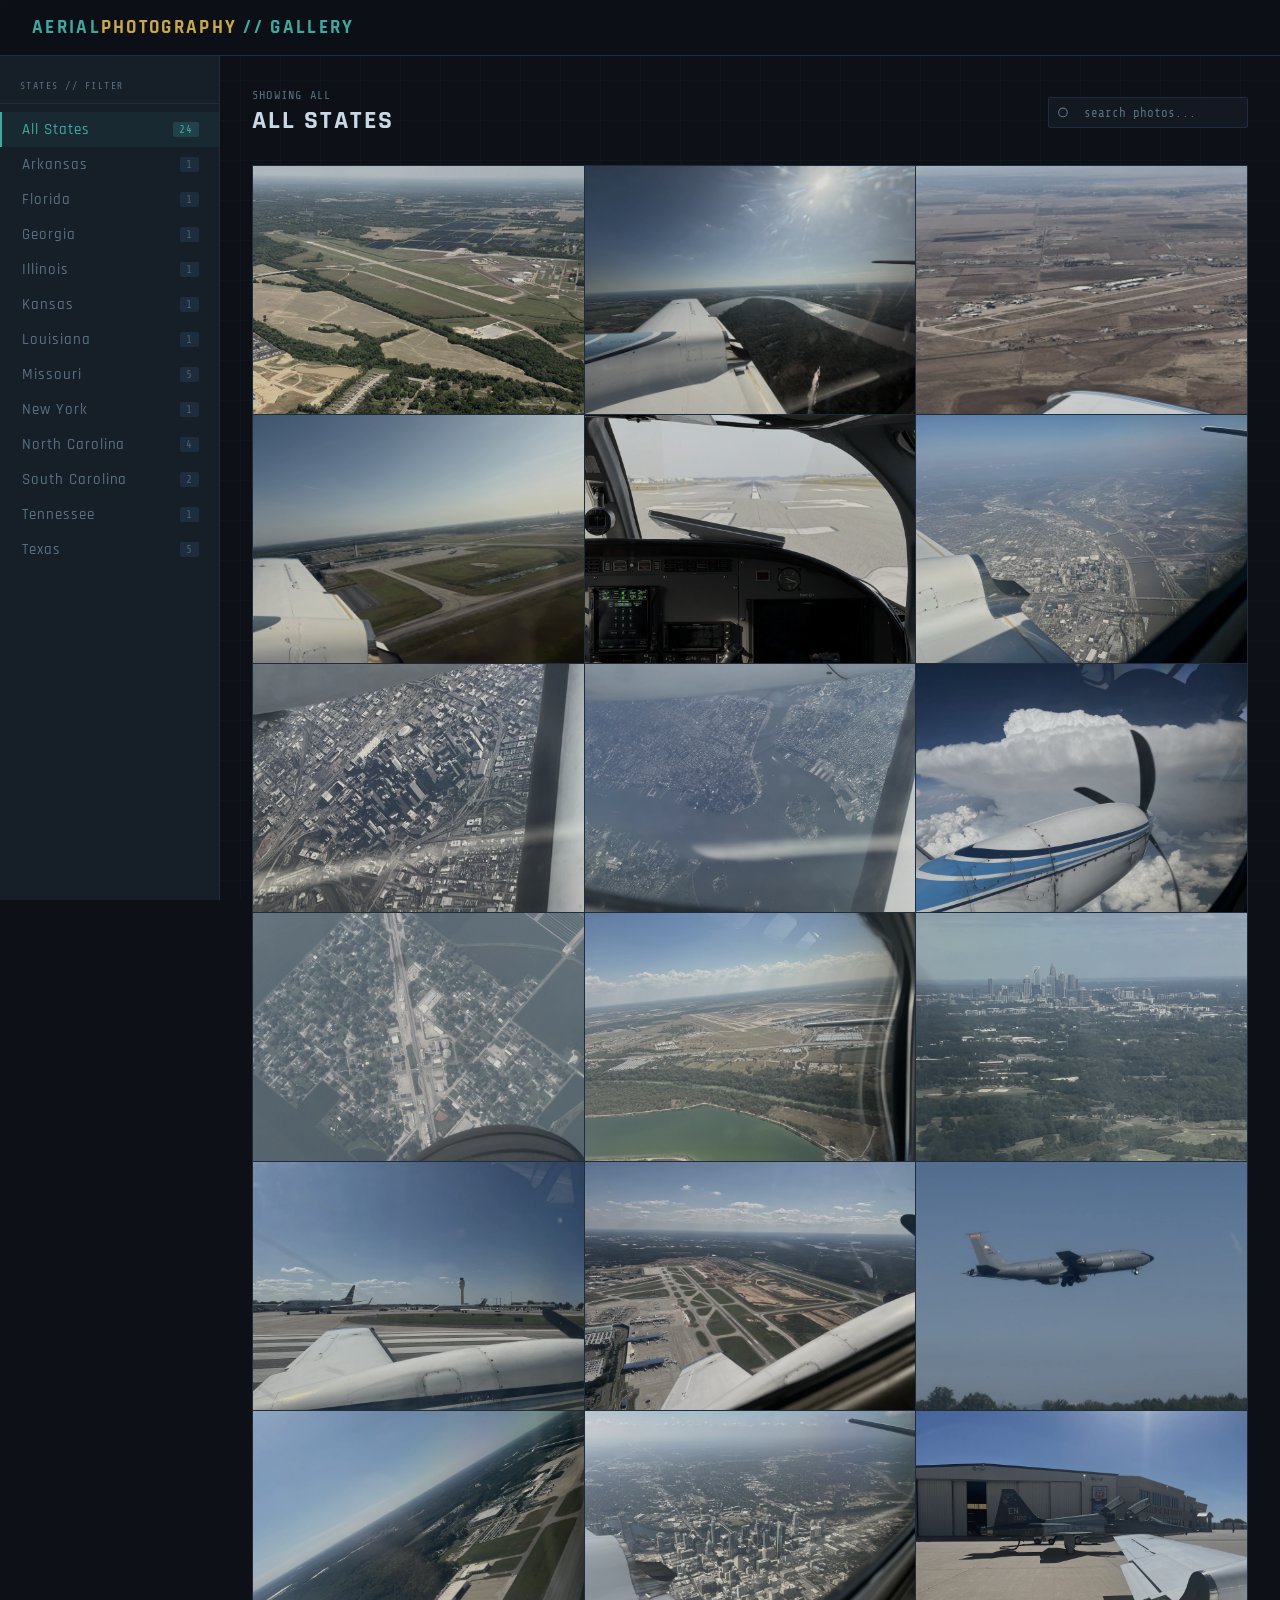
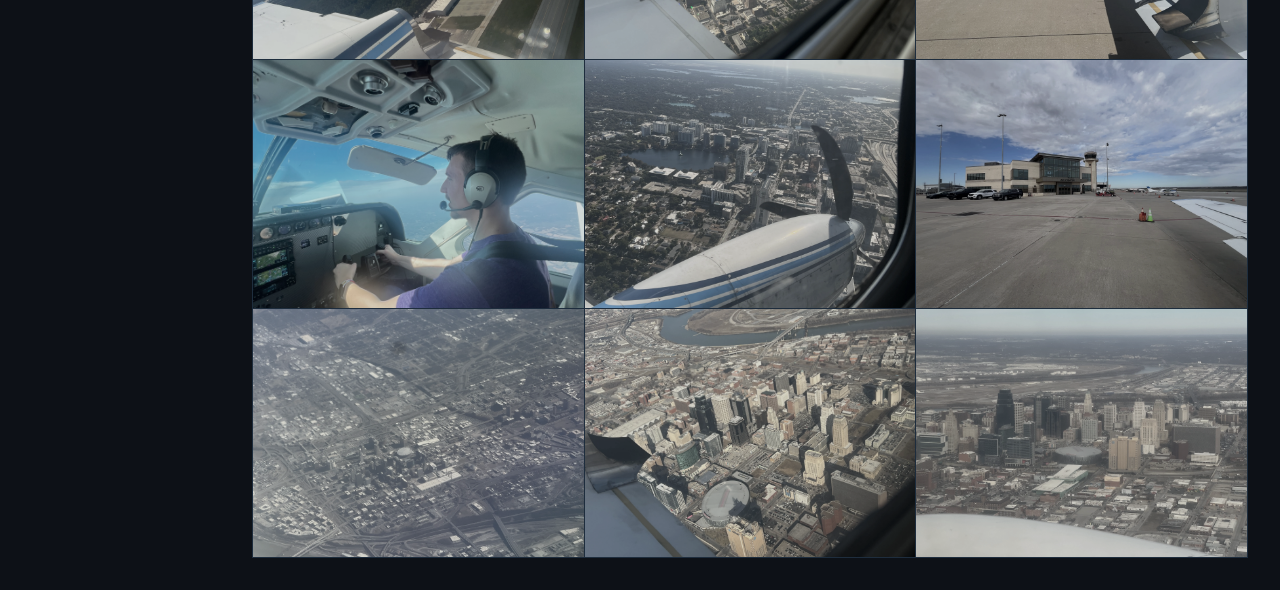
==== gallery.html @ fc7bd201 "Add gallery page" ====
<!DOCTYPE html>
<html lang="en">
    <head>
        <meta charset="UTF-8" />
        <meta name="viewport" content="width=device-width, initial-scale=1.0" />
        <title>Aerial Photography Gallery</title>
        <link rel="preconnect" href="https://fonts.googleapis.com">
        <link href="https://fonts.googleapis.com/css2?family=Rajdhani:wght@400;500;600;700&family=Share+Tech+Mono&family=Barlow:wght@300;400;500&display=swap" rel="stylesheet">
        <link rel="stylesheet" type="text/css" href="stylesheets/gallery.css">
    </head>
    <body>
        <header>
            <div class="logo">Aerial<span>Photography</span> // Gallery</div>
        </header>
        <div class="app">
            <aside>
                <div class="sidebar-label">States // Filter</div>
                <button class="state-btn active" data-state="all">All States<span class="count" id="count-all">0</span></button>
                <!-- dynamically populated -->
                <div id="state-list"></div>
            </aside>

            <main>
                <div class="toolbar">
                    <div class="current-state">
                        <small id="label-above">Showing all</small>
                        <span id="current-label">All states</span>
                    </div>
                    <div class="search-wrap">
                        <svg width="13" height="13" fill="none" stroke="currentColor" stroke-width="2" viewBox="0 0 24 24">
                            <circle cx="11" cy="11" r="8"/><path d="M21 211-4.35-4.35"/>
                        </svg>
                        <input type="text" id="search-input" placeholder="search photos...">
                    </div>
                </div>

                <div class="gallery" id="gallery"></div>
            </main>
        </div>

        <!-- Lightbox -->
        <div class="lightbox" id="lightbox">
            <div class="lb-inner">
                <button class="lb-close" id="lb-close">[ ESC ] CLOSE</button>
                <img id="lb-img" src="" alt="">
                <div class="lb-caption">
                    <div class="lb-title" id="lb-title"></div>
                    <div class="lb-state" id="lb-state"></div>
                </div>
            </div>
        </div>

        <script src="scripts/photos.js" type="text/javascript"></script>
    </body>
</html>
---- stylesheets/gallery.css ----
:root {
    --bg: #0d1117;
    --surface: #131920;
    --panel: #161e28;
    --border: #1e2d3d;
    --accent: #3fa9a0;
    --accent2: #c8a84b;
    --muted: #4a6070;
    --text: #c8d8e4;
    --text-dim: #5a7080;
    --danger: #c84b4b;
}

*, *::before, *::after {
    box-sizing: border-box;
    margin: 0;
    padding: 0;
}

body {
    font-family: 'Barlow', sans-serif;
    background: var(--bg);
    color: var(--text);
    min-height: 100vh;
    overflow-x: hidden;
}

/* Topo grid background */
body::before {
    content: '';
    position: fixed;
    inset: 0;
    background-image:
        linear-gradient(rgba(63,169,160,0.03) 1px, transparent 1px),
        linear-gradient(90deg, rgba(63,169,160,0.03) 1px, transparent 1px);
    background-size: 40px 40px;
    pointer-events: none;
    z-index: 0;
}

/* -- HEADER -- */
header {
    position: sticky;
    top: 0;
    z-index: 100;
    background: rgba(13,17,23,0.92);
    backdrop-filter: blur(10px);
    border-bottom: 1px solid var(--border);
    padding: 0 2rem;
    height: 56px;
    display: flex;
    align-items: center;
    justify-content: space-between;
}

.logo {
    font-family: 'Rajdhani', sans-serif;
    font-weight: 700;
    font-size: 1.2rem;
    letter-spacing: 0.12em;
    text-transform: uppercase;
    color: var(--accent);
}

.logo span {
    color: var(--accent2);
}

.header-meta {
    font-family: 'Share Tech Mono', monospace;
    font-size: 0.7em;
    color: var(--text-dim);
    letter-spacing: 0.08em;
}

/* -- LAYOUT -- */
.app {
    display: grid;
    grid-template-columns: 220px 1fr;
    min-height: calc(100vh - 56px);
    position: relative;
    z-index: 1;
}

/* SIDEBAR */
aside {
    background: var(--panel);
    border-right: 1px solid var(--border);
    padding: 1.5rem 0;
    position: sticky;
    top: 56px;
    height: calc(100vh - 56px);
    overflow-y: auto;
    scrollbar-width: thin;
    scrollbar-color: var(--border) transparent;
}

.sidebar-label {
    font-family: 'Share Tech Mono', monospace;
    font-size: 0.62rem;
    letter-spacing: 0.15em;
    color: var(--text-dim);
    text-transform: uppercase;
    padding: 0 1.25rem 0.75rem;
    border-bottom: 1px solid var(--border);
    margin-bottom: 0.5rem;
}

.state-btn {
    display: flex;
    align-items: center;
    justify-content: space-between;
    width: 100%;
    background: none;
    border: none;
    padding: 0.5rem 1.25rem;
    cursor: pointer;
    color: var(--text-dim);
    font-family: 'Rajdhani', sans-serif;
    font-size: 0.95rem;
    font-weight: 500;
    letter-spacing: 0.06rem;
    text-align: left;
    transition: background 0.15s, color 0.15s;
    border-left: 2px solid transparent;
}

.state-btn:hover {
    background: rgba(63,169,160,0.06);
    color: var(--text);
}

.state-btn.active {
    color: var(--accent);
    border-left-color: var(--accent);
    background: rgba(63,169,160,0.08);
}

.state-btn .count {
    font-family: 'Share Tech Mono', monospace;
    font-size: 0.7rem;
    background: var(--border);
    color: var(--muted);
    padding: 1px 6px;
    border-radius: 2px;
}

.state-btn.active .count {
    background: rgba(63,169,160,0.2);
    color: var(--accent);
}

/* -- MAIN -- */
main {
    padding: 2rem;
}

.toolbar {
    display: flex;
    align-items: center;
    gap: 1rem;
    margin-bottom: 1.75rem;
    flex-wrap: wrap;
}

.current-state {
    font-family: 'Rajdhani', sans-serif;
    font-size: 1.6rem;
    font-weight: 700;
    letter-spacing: 0.08em;
    text-transform: uppercase;
    color: var(--text);
    flex: 1;
}

.current-state small {
    font-size: 0.75rem;
    font-weight: 400;
    color: var(--text-dim);
    font-family: 'Share Tech Mono', monospace;
    display: block;
    letter-spacing: 0.1em;
    margin-bottom: 2px;
}

.search-wrap {
    position: relative;
}

.search-wrap input {
    background: var(--surface);
    border: 1px solid var(--border);
    color: var(--text);
    font-family: 'Share Tech Mono', monospace;
    font-size: 0.78rem;
    padding: 0.45rem 1rem 0.45rem 2.2rem;
    border-radius: 2px;
    width: 200px;
    outline: none;
    transition: border-color 0.2s;
}

.search-wrap input::placeholder { color: var(--text-dim); }
.search-wrap input:focus { border-color: var(--accent); }
.search-wrap svg {
    position: absolute;
    left: 0.59rem;
    top: 50%;
    transform: translateY(-50%);
    color: var(--text-dim);
    pointer-events: none;
}

/* GALLERY GRID */
.gallery {
    display: grid;
    grid-template-columns: repeat(auto-fill, minmax(260px, 1fr));
    gap: 1px;
    background: var(--border);
    border: 1px solid var(--border);
}

.photo-card {
    background: var(--surface);
    position: relative;
    overflow: hidden;
    cursor: pointer;
    aspect-ratio: 4/3;
}

.photo-card img {
    width: 100%;
    height: 100%;
    object-fit: cover;
    display: block;
    transition: transform 0.4s ease, filter 0.4s ease;
    filter: saturate(0.75) brightness(0.85);
}

.photo-card:hover img {
    transform: scale(1.06);
    filter: saturate(1) brightness(1);
}

.photo-card .overlay {
    position: absolute;
    inset: 0;
    background: linear-gradient(to top, rgba(13,17,23,0.85) 0%, transparent 55%);
    opacity: 0;
    transition: opacity 0.3s;
}

.photo-card:hover .overlay { opacity: 1; }

.photo-card .info {
    position: absolute;
    bottom: 0;
    left: 0;
    right: 0;
    padding: 1rem;
    transform: translateY(8px);
    opacity: 0;
    transition: transform 0.3s, opacity 0.3s;
}

.photo-card:hover .info {
    transform: translateY(0);
    opacity: 1;
}

.photo-card .info .title {
      font-family: 'Rajdhani', sans-serif;
      font-weight: 600;
      font-size: 1rem;
      letter-spacing: 0.05em;
      color: #fff;
      line-height: 1.2;
}

.photo-card .info .meta {
  font-family: 'Share Tech Mono', monospace;
  font-size: 0.65rem;
  color: var(--accent);
  letter-spacing: 0.1em;
  margin-top: 3px;
}

/* corner accent */
.photo-card::after {
  content: '';
  position: absolute;
  top: 0; left: 0;
  width: 0; height: 0;
  border-top: 18px solid var(--accent2);
  border-right: 18px solid transparent;
  opacity: 0;
  transition: opacity 0.2s;
}

.photo-card:hover::after { opacity: 0.7; }

/* ── EMPTY STATE ── */
.empty {
  grid-column: 1/-1;
  padding: 4rem 2rem;
  text-align: center;
  color: var(--text-dim);
  font-family: 'Share Tech Mono', monospace;
  font-size: 0.8rem;
  letter-spacing: 0.1em;
}

/* ── LIGHTBOX ── */
.lightbox {
  display: none;
  position: fixed;
  inset: 0;
  z-index: 500;
  background: rgba(8,12,16,0.96);
  backdrop-filter: blur(6px);
  align-items: center;
  justify-content: center;
  padding: 2rem;
}
.lightbox.open { display: flex; }

.lb-inner {
  position: relative;
  max-width: 900px;
  width: 100%;
  animation: lbIn 0.25s ease;
}
@keyframes lbIn {
  from { opacity: 0; transform: scale(0.96); }
  to   { opacity: 1; transform: scale(1); }
}

.lb-inner img {
  width: 100%;
  max-height: 70vh;
  object-fit: contain;
  display: block;
  border: 1px solid var(--border);
}

.lb-caption {
  background: var(--panel);
  border: 1px solid var(--border);
  border-top: none;
  padding: 1rem 1.25rem;
  display: flex;
  justify-content: space-between;
  align-items: center;
}
.lb-caption .lb-title {
  font-family: 'Rajdhani', sans-serif;
  font-size: 1.1rem;
  font-weight: 600;
  letter-spacing: 0.06em;
}
.lb-caption .lb-state {
  font-family: 'Share Tech Mono', monospace;
  font-size: 0.72rem;
  color: var(--accent);
  letter-spacing: 0.1em;
}

.lb-close {
  position: absolute;
  top: -2.5rem;
  right: 0;
  background: none;
  border: 1px solid var(--border);
  color: var(--text-dim);
  font-family: 'Share Tech Mono', monospace;
  font-size: 0.72rem;
  letter-spacing: 0.1em;
  padding: 0.3rem 0.8rem;
  cursor: pointer;
  transition: color 0.2s, border-color 0.2s;
}
.lb-close:hover { color: var(--danger); border-color: var(--danger); }

/* scrollbar */
::-webkit-scrollbar { width: 4px; }
::-webkit-scrollbar-track { background: transparent; }
::-webkit-scrollbar-thumb { background: var(--border); border-radius: 2px; }
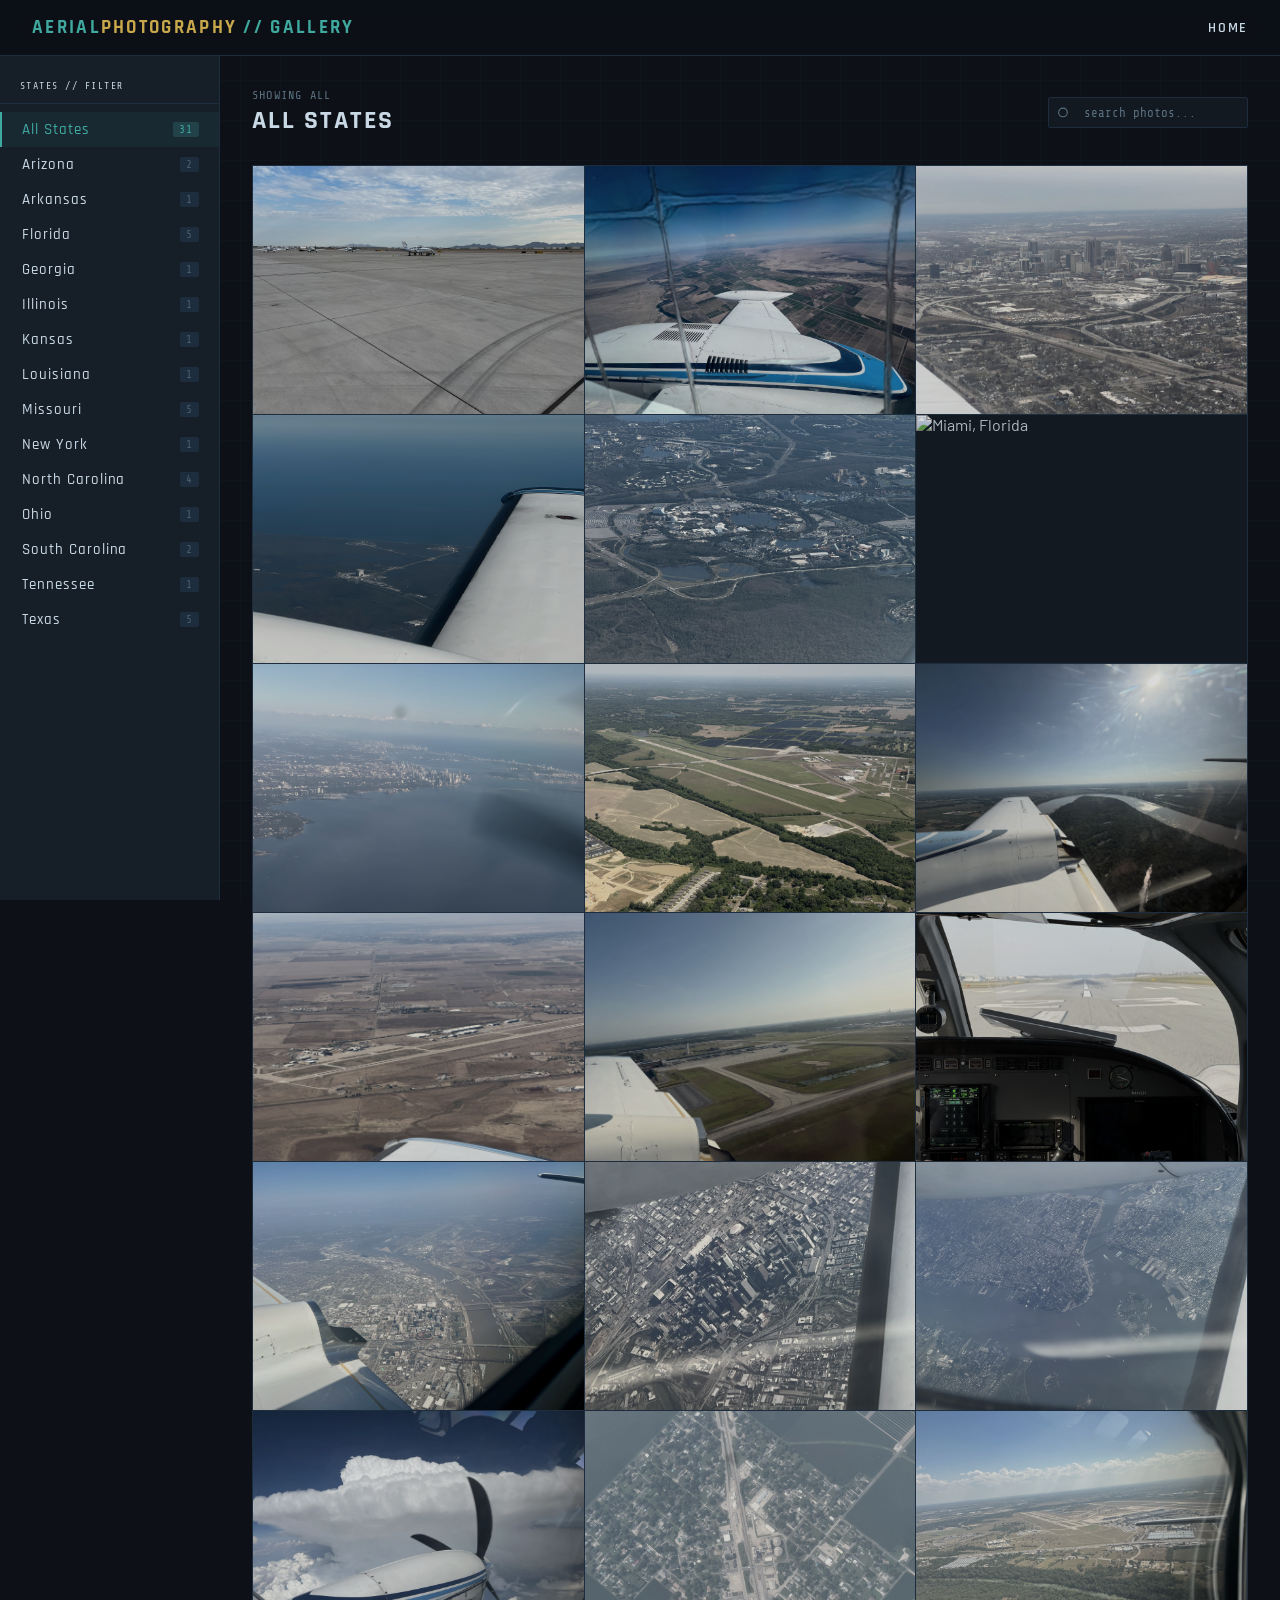
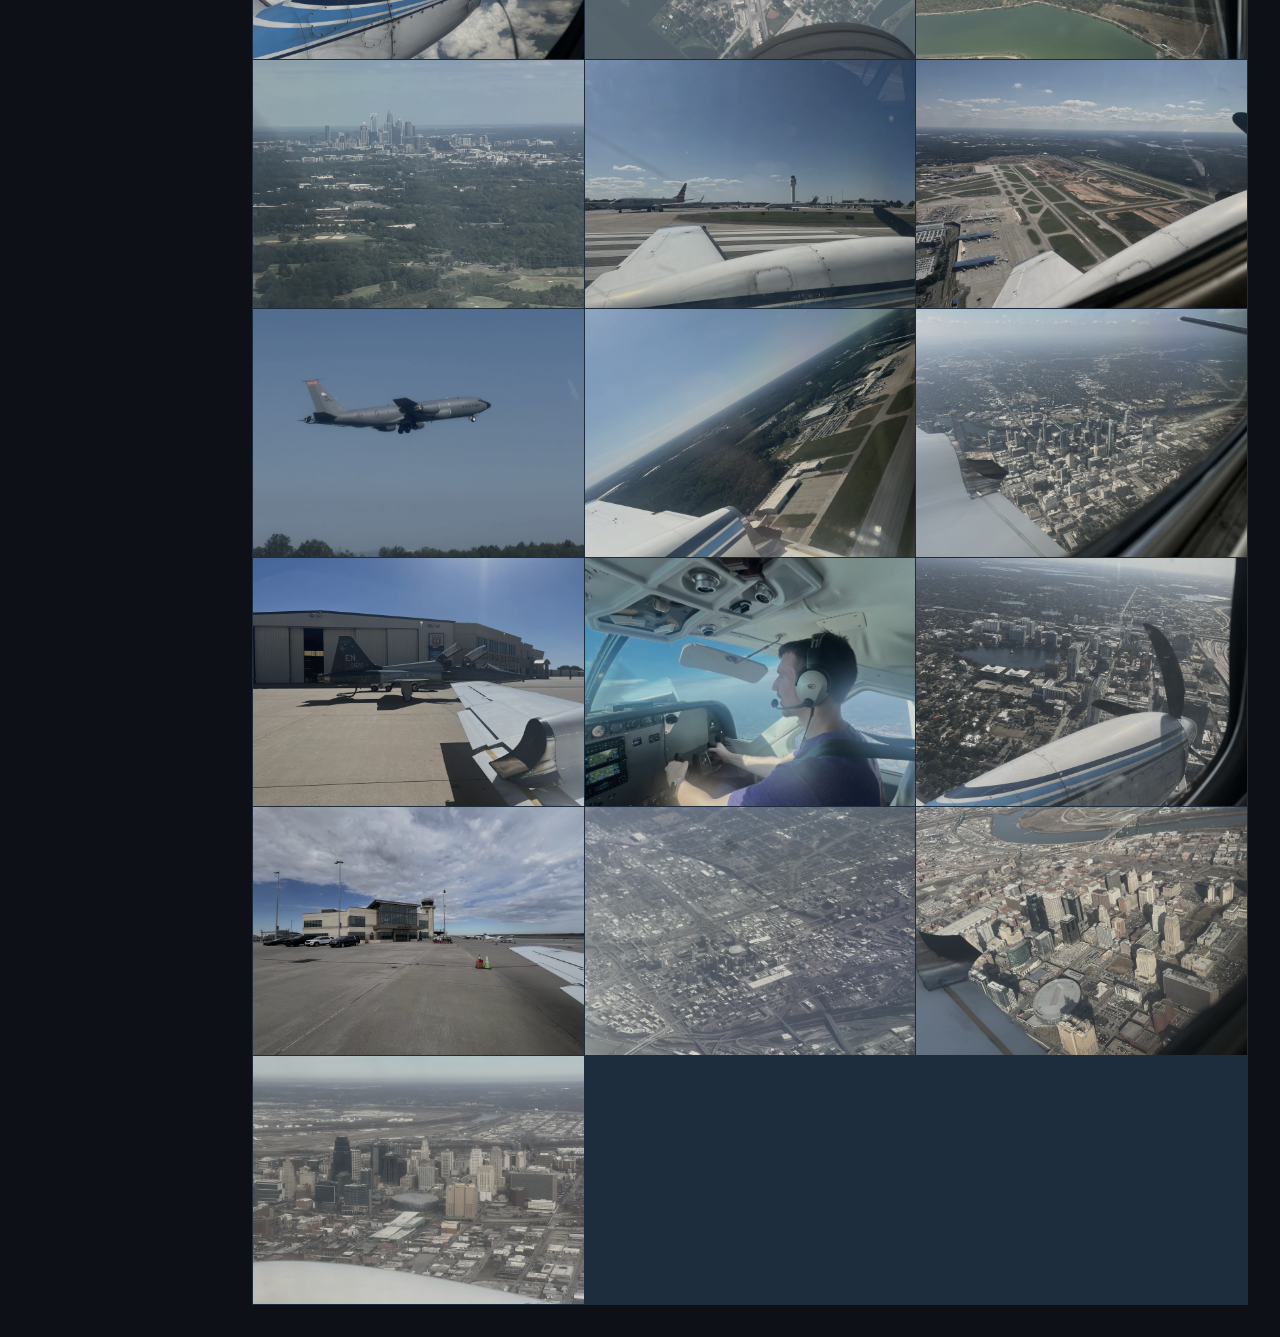
==== commit 2304d498: "Add nav, images, css cleanup" ====
--- a/gallery.html
+++ b/gallery.html
@@ -11,6 +11,9 @@
     <body>
         <header>
             <div class="logo">Aerial<span>Photography</span> // Gallery</div>
+            <nav class="nav-links">
+                <a href="index.html">Home</a>
+            </nav>
         </header>
         <div class="app">
             <aside>
--- a/stylesheets/gallery.css
+++ b/stylesheets/gallery.css
@@ -15,6 +15,31 @@
     box-sizing: border-box;
     margin: 0;
     padding: 0;
+}
+
+html {
+    scroll-behavior: smooth;
+}
+
+.nav-links {
+    display: flex;
+    align-items: center;
+    gap: 1.5rem;
+}
+
+.nav-links a {
+    font-family: 'Rajdhani', sans-serif;
+    font-weight: 600;
+    font-size: 0.85rem;
+    letter-spacing: 0.12em;
+    text-transform: uppercase;
+    color: var(--text);
+    text-decoration: none;
+    transition: color 0.2s;
+}
+
+.nav-links a:hover {
+    color: var(--accent);
 }
 
 body {
@@ -66,13 +91,6 @@
     color: var(--accent2);
 }
 
-.header-meta {
-    font-family: 'Share Tech Mono', monospace;
-    font-size: 0.7em;
-    color: var(--text-dim);
-    letter-spacing: 0.08em;
-}
-
 /* -- LAYOUT -- */
 .app {
     display: grid;
@@ -99,7 +117,7 @@
     font-family: 'Share Tech Mono', monospace;
     font-size: 0.62rem;
     letter-spacing: 0.15em;
-    color: var(--text-dim);
+    color: var(--text);
     text-transform: uppercase;
     padding: 0 1.25rem 0.75rem;
     border-bottom: 1px solid var(--border);
@@ -115,7 +133,7 @@
     border: none;
     padding: 0.5rem 1.25rem;
     cursor: pointer;
-    color: var(--text-dim);
+    color: var(--text);
     font-family: 'Rajdhani', sans-serif;
     font-size: 0.95rem;
     font-weight: 500;
@@ -127,7 +145,7 @@
 
 .state-btn:hover {
     background: rgba(63,169,160,0.06);
-    color: var(--text);
+    color: var(--accent);
 }
 
 .state-btn.active {
